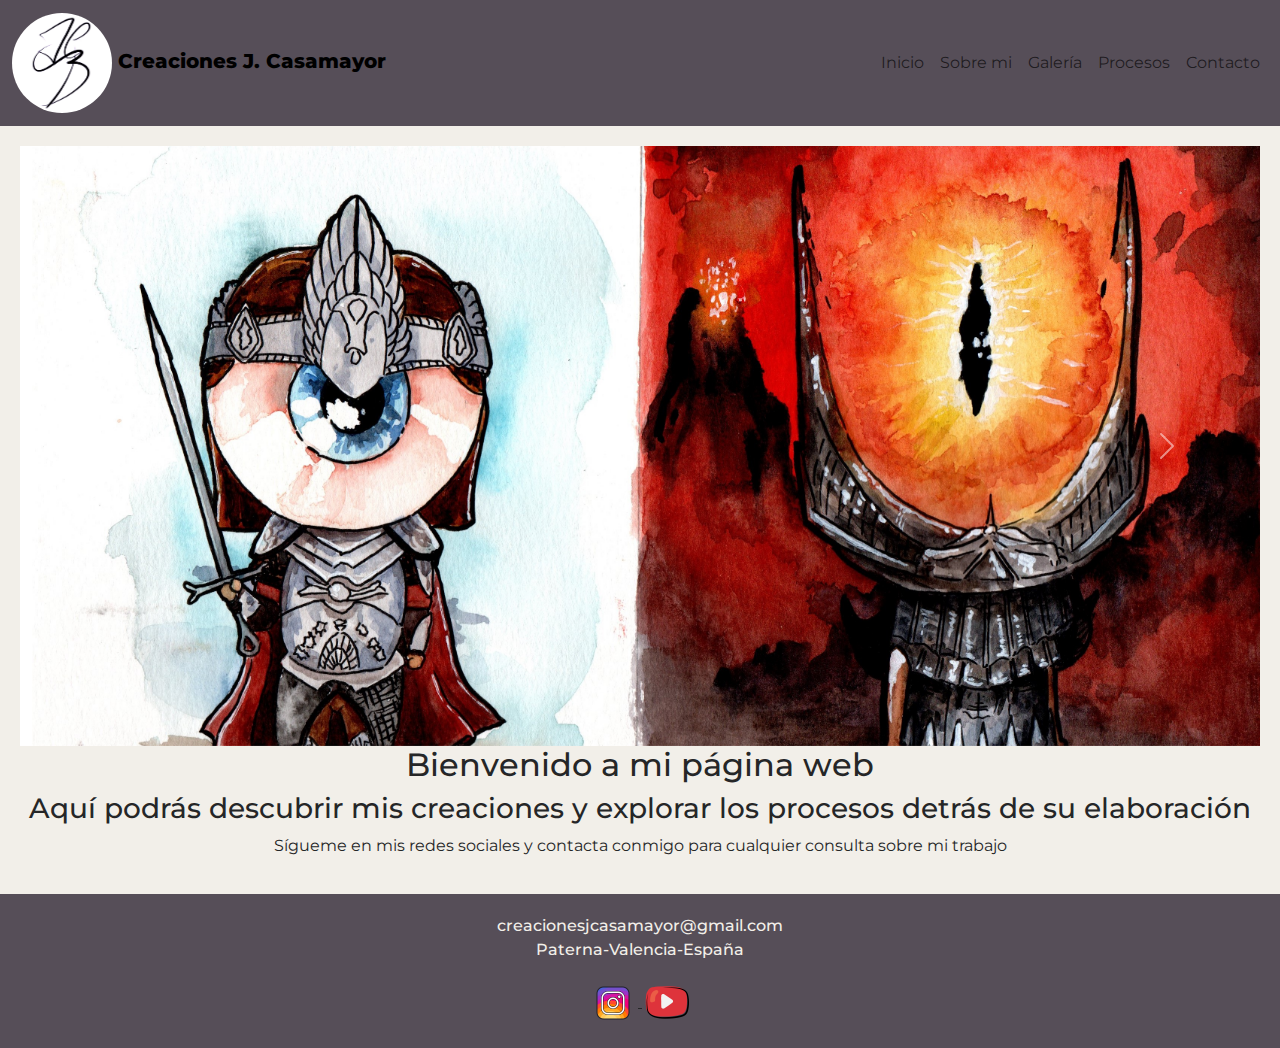
==== index.html @ b94cc5e6 "carrusel" ====
<!DOCTYPE html>
<html lang="en">
<head>
    <meta charset="UTF-8">
    <meta name="viewport" content="width=device-width, initial-scale=1.0">
    <link href="https://cdn.jsdelivr.net/npm/bootstrap@5.3.3/dist/css/bootstrap.min.css" rel="stylesheet" integrity="sha384-QWTKZyjpPEjISv5WaRU9OFeRpok6YctnYmDr5pNlyT2bRjXh0JMhjY6hW+ALEwIH" crossorigin="anonymous">
    <link rel="preconnect" href="https://fonts.googleapis.com">
    <link rel="preconnect" href="https://fonts.gstatic.com" crossorigin>
    <link href="https://fonts.googleapis.com/css2?family=Montserrat:ital,wght@0,100..900;1,100..900&display=swap" rel="stylesheet">
    <link rel="stylesheet" href="./css/style.css">
    <title>Creaciones J. Casamayor</title>
</head>

<body>
    <header>
        <!-- Igual en todas las páginas -->
        <nav class="navbar navbar-expand-lg">
            <div class="container-fluid">
                <div class="d-flex flex-grow-1 justify-content-between align-items-center">
                    <a class="navbar-brand" href="#">
                        <img class="logotipo" src="./media/imagenes/logos/logo.jpg" alt="Logotipo"> Creaciones J. Casamayor
                    </a>
                    <button class="navbar-toggler" type="button" data-bs-toggle="collapse" data-bs-target="#myNavbar7">
                        <span class="navbar-toggler-icon"></span>
                    </button>
                </div>
                <div class="collapse navbar-collapse" id="myNavbar7">
                    <ul class="navbar-nav ms-auto flex-nowrap">
                        <li class="nav-item">
                            <a href="index.html" class="nav-link">Inicio</a>
                        </li>
                        <li class="nav-item">
                            <a href="./html/sobremi.html" class="nav-link">Sobre mi</a>
                        </li>
                        <li class="nav-item">
                            <a href="./html/galeria.html" class="nav-link">Galería</a>
                        </li>
                        <li class="nav-item">
                            <a href="./html/procesos.html" class="nav-link">Procesos</a>
                        </li>
                        <li class="nav-item">
                            <a href="./html/contacto.html" class="nav-link">Contacto</a>
                        </li>
                    </ul>
                </div>
            </div>
        </nav>
    </header>

    <main>
        <!-- Carrusel de imágenes -->
        <div id="carouselExample" class="carousel slide">
            <div class="carousel-inner">
                <div class="carousel-item active">
                    <img src="./media/imagenes/carrusel/Aragorn y Sauron, El señor de los anillos.jpg" class="d-block w-100" alt="...">
                </div>
                <div class="carousel-item">
                    <img src="./media/imagenes/carrusel/Dragon.jpg" class="d-block w-100" alt="...">
                </div>
                <div class="carousel-item">
                    <img src="./media/imagenes/carrusel/Duendes del polvo.jpg" class="d-block w-100" alt="...">
                </div>
                <div class="carousel-item">
                    <img src="./media/imagenes/carrusel/Espantapájaros.jpg" class="d-block w-100" alt="...">
                </div>
                <div class="carousel-item">
                    <img src="./media/imagenes/carrusel/EVA 00 y Rei, evangelion.jpg" class="d-block w-100" alt="...">
                </div>
                <div class="carousel-item">
                    <img src="./media/imagenes/carrusel/Mikasa y titan colosal, Shingeki no Kyojin.jpg" class="d-block w-100" alt="...">
                </div>
            </div>
            <button class="carousel-control-prev" type="button" data-bs-target="#carouselExample" data-bs-slide="prev">
                <span class="carousel-control-prev-icon" aria-hidden="true"></span>
                <span class="visually-hidden">Previous</span>
            </button>
            <button class="carousel-control-next" type="button" data-bs-target="#carouselExample" data-bs-slide="next">
                <span class="carousel-control-next-icon" aria-hidden="true"></span>
                <span class="visually-hidden">Next</span>
            </button>
        </div>
        <!-- Breve descripción -->
        <h2>Bienvenido a mi página web</h2>
        <h3>Aquí podrás descubrir mis creaciones y explorar los procesos detrás de su elaboración</h3>
        <p>Sígueme en mis redes sociales y contacta conmigo para cualquier consulta sobre mi trabajo</p>
    </main>

    <footer> 
        <!-- Igual en todas las páginas -->
        <div>
            <p>creacionesjcasamayor@gmail.com <br>Paterna-Valencia-España</p>
        </div>
        <div>
            <a href="https://www.instagram.com/creaciones.j.casamayor" target="_blank">
                <img class="logo" src="./media/imagenes/logos/icons8-instagram-100.png" alt="logo_instagram">
            </a>
            <a href="https://www.youtube.com/@creacionesjcasamayor4311" target="_blank">
                <img class="logo" src="./media/imagenes/logos/icons8-youtube-100.png" alt="logo_youtube">
            </a>
        </div>
    </footer>

    <script src="https://cdn.jsdelivr.net/npm/bootstrap@5.3.3/dist/js/bootstrap.bundle.min.js" integrity="sha384-YvpcrYf0tY3lHB60NNkmXc5s9fDVZLESaAA55NDzOxhy9GkcIdslK1eN7N6jIeHz" crossorigin="anonymous"></script>
</body>

</html>
---- css/style.css ----
body {
  font-family: "Montserrat", sans-serif;
  background-color: #F2EFE9;
  color: #252627;
  margin: 0;
  display: flex;
  flex-direction: column;
  min-height: 100vh;
}

header {
  background-color: #564E58;
}
header a {
  font-weight: 800;
}
header .logotipo {
  width: 100px;
  height: 100px;
  border-radius: 50%;
}

main {
  flex: 1;
  text-align: center;
  padding: 20px;
}

footer {
  background-color: #564E58;
  color: #F2EFE9;
  text-align: center;
  padding: 20px;
  font-weight: 500;
}
footer a {
  color: #252627;
}
footer .logo {
  width: 50px;
  height: 50px;
}

@media (max-width: 992px) {
  .navbar-collapse .nav-link {
    text-align: right;
  }
}
.carousel-item img {
  width: 100%;
}
@media (min-width: 992px) {
  .carousel-item img {
    height: 600px;
    object-fit: cover;
  }
}

/*# sourceMappingURL=style.css.map */
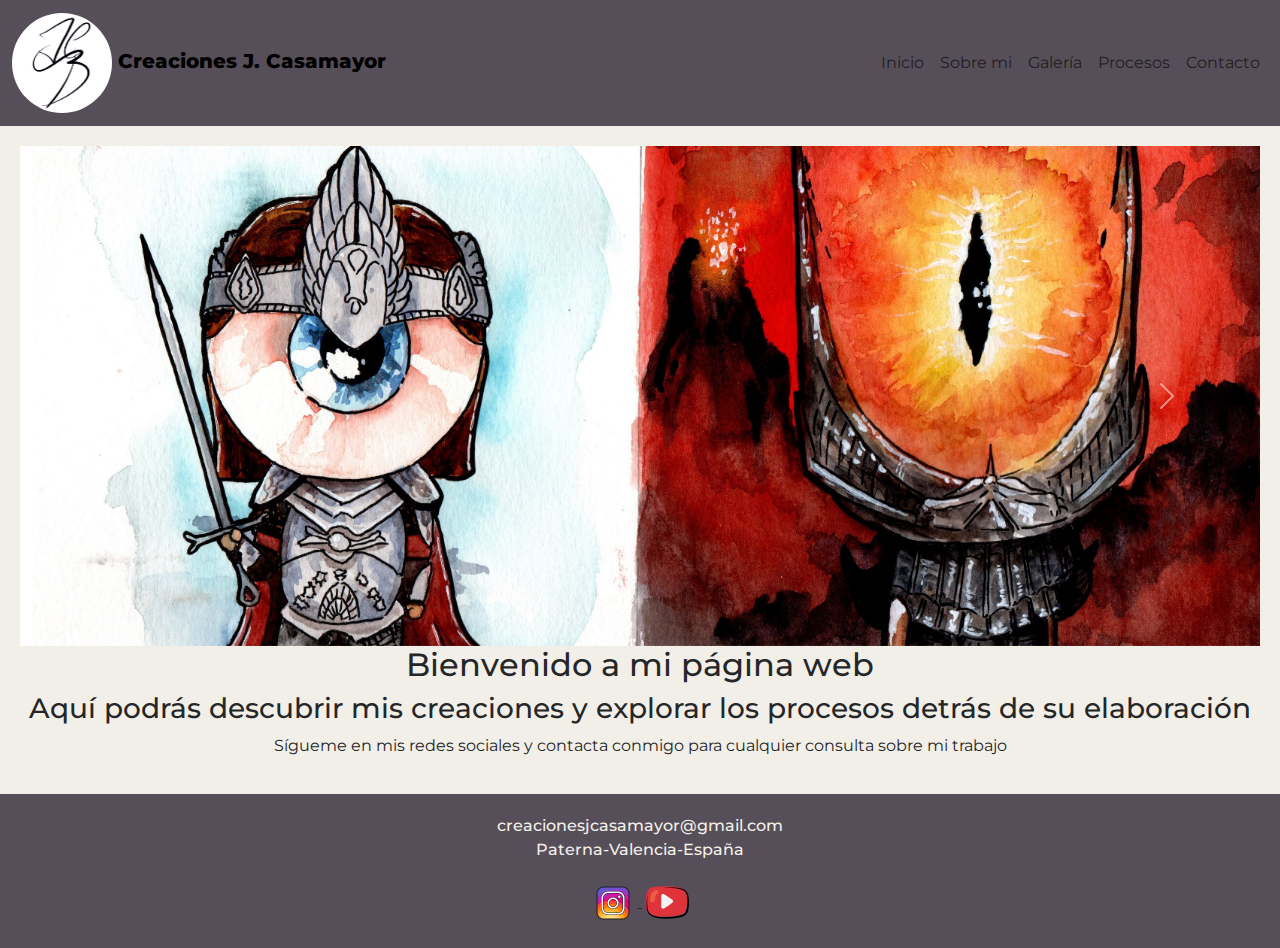
==== commit d8cec4cb: "carrusel2" ====
--- a/index.html
+++ b/index.html
@@ -49,7 +49,7 @@
 
     <main>
         <!-- Carrusel de imágenes -->
-        <div id="carouselExample" class="carousel slide">
+        <div id="carouselExample" class="carousel slide pointer-event">
             <div class="carousel-inner">
                 <div class="carousel-item active">
                     <img src="./media/imagenes/carrusel/Aragorn y Sauron, El señor de los anillos.jpg" class="d-block w-100" alt="...">
--- a/css/style.css
+++ b/css/style.css
@@ -46,12 +46,9 @@
     text-align: right;
   }
 }
-.carousel-item img {
-  width: 100%;
-}
 @media (min-width: 992px) {
   .carousel-item img {
-    height: 600px;
+    height: 500px;
     object-fit: cover;
   }
 }
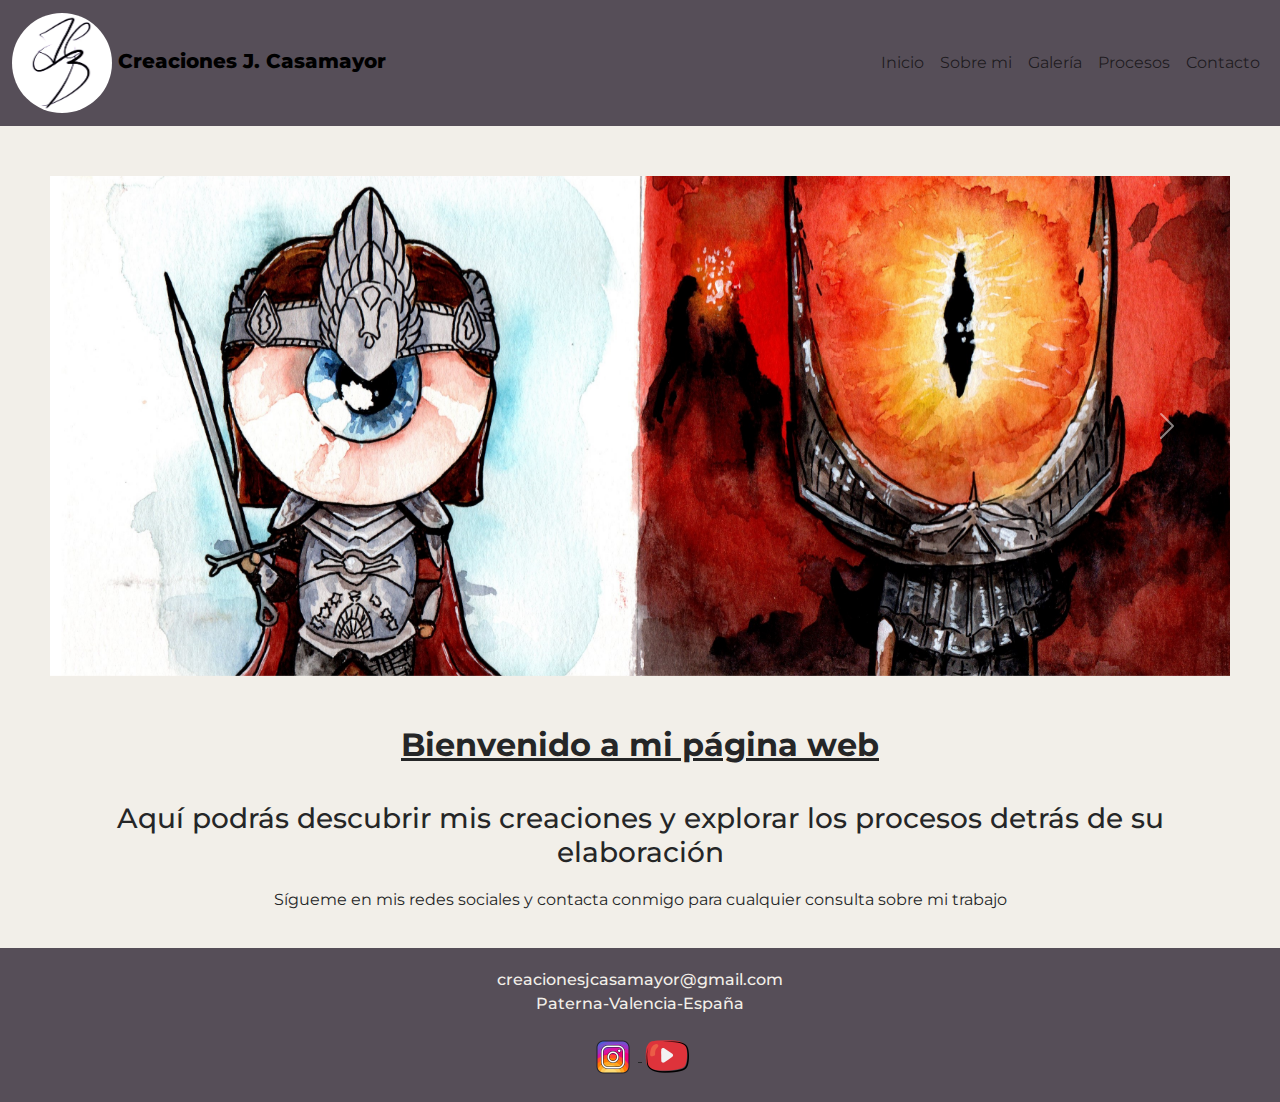
==== commit 8c1884fc: "cambios de estilo" ====
--- a/index.html
+++ b/index.html
@@ -80,8 +80,8 @@
             </button>
         </div>
         <!-- Breve descripción -->
-        <h2>Bienvenido a mi página web</h2>
-        <h3>Aquí podrás descubrir mis creaciones y explorar los procesos detrás de su elaboración</h3>
+        <h2 class="h2-index">Bienvenido a mi página web</h2>
+        <h3 class="h3-index">Aquí podrás descubrir mis creaciones y explorar los procesos detrás de su elaboración</h3>
         <p>Sígueme en mis redes sociales y contacta conmigo para cualquier consulta sobre mi trabajo</p>
     </main>
 
--- a/css/style.css
+++ b/css/style.css
@@ -46,6 +46,10 @@
     text-align: right;
   }
 }
+.carousel {
+  padding: 30px;
+}
+
 @media (min-width: 992px) {
   .carousel-item img {
     height: 500px;
@@ -53,4 +57,86 @@
   }
 }
 
+.h2-index {
+  padding: 20px;
+  font-weight: 700;
+  text-decoration: underline;
+}
+
+.h3-index {
+  padding: 10px;
+}
+
+.imagen-sobremi {
+  margin-top: 20px;
+  margin-bottom: 30px;
+  box-shadow: 10px 14px 15px -1px rgba(0, 0, 0, 0.73);
+}
+
+.galeria {
+  display: grid;
+  grid-template-columns: repeat(auto-fit, minmax(250px, 1fr));
+  grid-gap: 15px;
+  padding: 15px;
+}
+.galeria .imagen-galeria {
+  width: 100%;
+  height: auto;
+  transition: transform 0.5s ease;
+}
+.galeria .imagen-galeria:hover {
+  transform: scale(1.5);
+}
+
+.h2-formulario {
+  color: #252627;
+  padding: 15px;
+  font-weight: 600;
+  text-align: center;
+}
+
+label {
+  font-weight: bold;
+  display: block;
+  margin: 10px 0 5px;
+}
+
+input[type=text],
+input[type=email],
+input[type=tel],
+textarea {
+  width: 50%;
+  padding: 10px;
+  margin-bottom: 20px;
+  border: 1px solid #564E58;
+  border-radius: 4px;
+  background: #F2EFE9;
+  color: #252627;
+}
+input[type=text]:focus,
+input[type=email]:focus,
+input[type=tel]:focus,
+textarea:focus {
+  outline: none;
+  border-color: #904E55;
+  background-color: #BFB48F;
+  color: #564E58;
+}
+
+input[type=submit] {
+  width: 50%;
+  padding: 10px;
+  border-radius: 4px;
+  border: none;
+  background-color: #904E55;
+  color: #F2EFE9;
+  font-weight: bold;
+  cursor: pointer;
+  transition: background-color 0.3s;
+}
+input[type=submit]:hover {
+  background-color: #BFB48F;
+  color: #252627;
+}
+
 /*# sourceMappingURL=style.css.map */
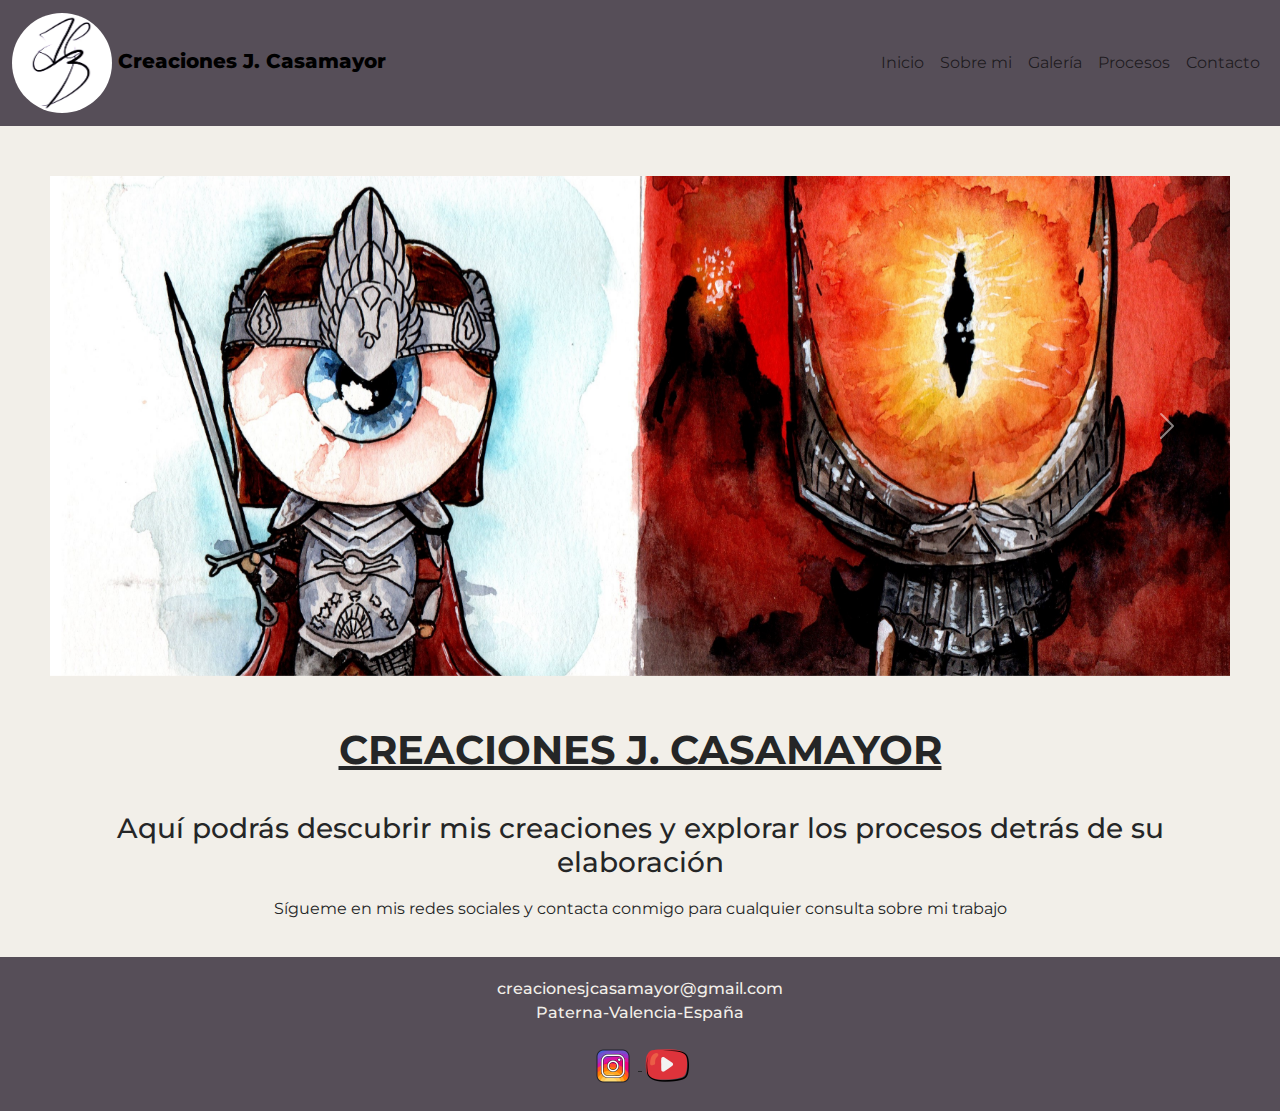
==== commit baf61f0c: "h1" ====
--- a/index.html
+++ b/index.html
@@ -18,7 +18,8 @@
             <div class="container-fluid">
                 <div class="d-flex flex-grow-1 justify-content-between align-items-center">
                     <a class="navbar-brand" href="#">
-                        <img class="logotipo" src="./media/imagenes/logos/logo.jpg" alt="Logotipo"> Creaciones J. Casamayor
+                        <img class="logotipo" src="./media/imagenes/logos/logo.jpg" alt="Logotipo">
+                        <span class="d-none d-md-inline">Creaciones J. Casamayor</span>
                     </a>
                     <button class="navbar-toggler" type="button" data-bs-toggle="collapse" data-bs-target="#myNavbar7">
                         <span class="navbar-toggler-icon"></span>
@@ -80,7 +81,7 @@
             </button>
         </div>
         <!-- Breve descripción -->
-        <h2 class="h2-index">Bienvenido a mi página web</h2>
+        <h1 class="h2-index">CREACIONES J. CASAMAYOR</h1>
         <h3 class="h3-index">Aquí podrás descubrir mis creaciones y explorar los procesos detrás de su elaboración</h3>
         <p>Sígueme en mis redes sociales y contacta conmigo para cualquier consulta sobre mi trabajo</p>
     </main>
